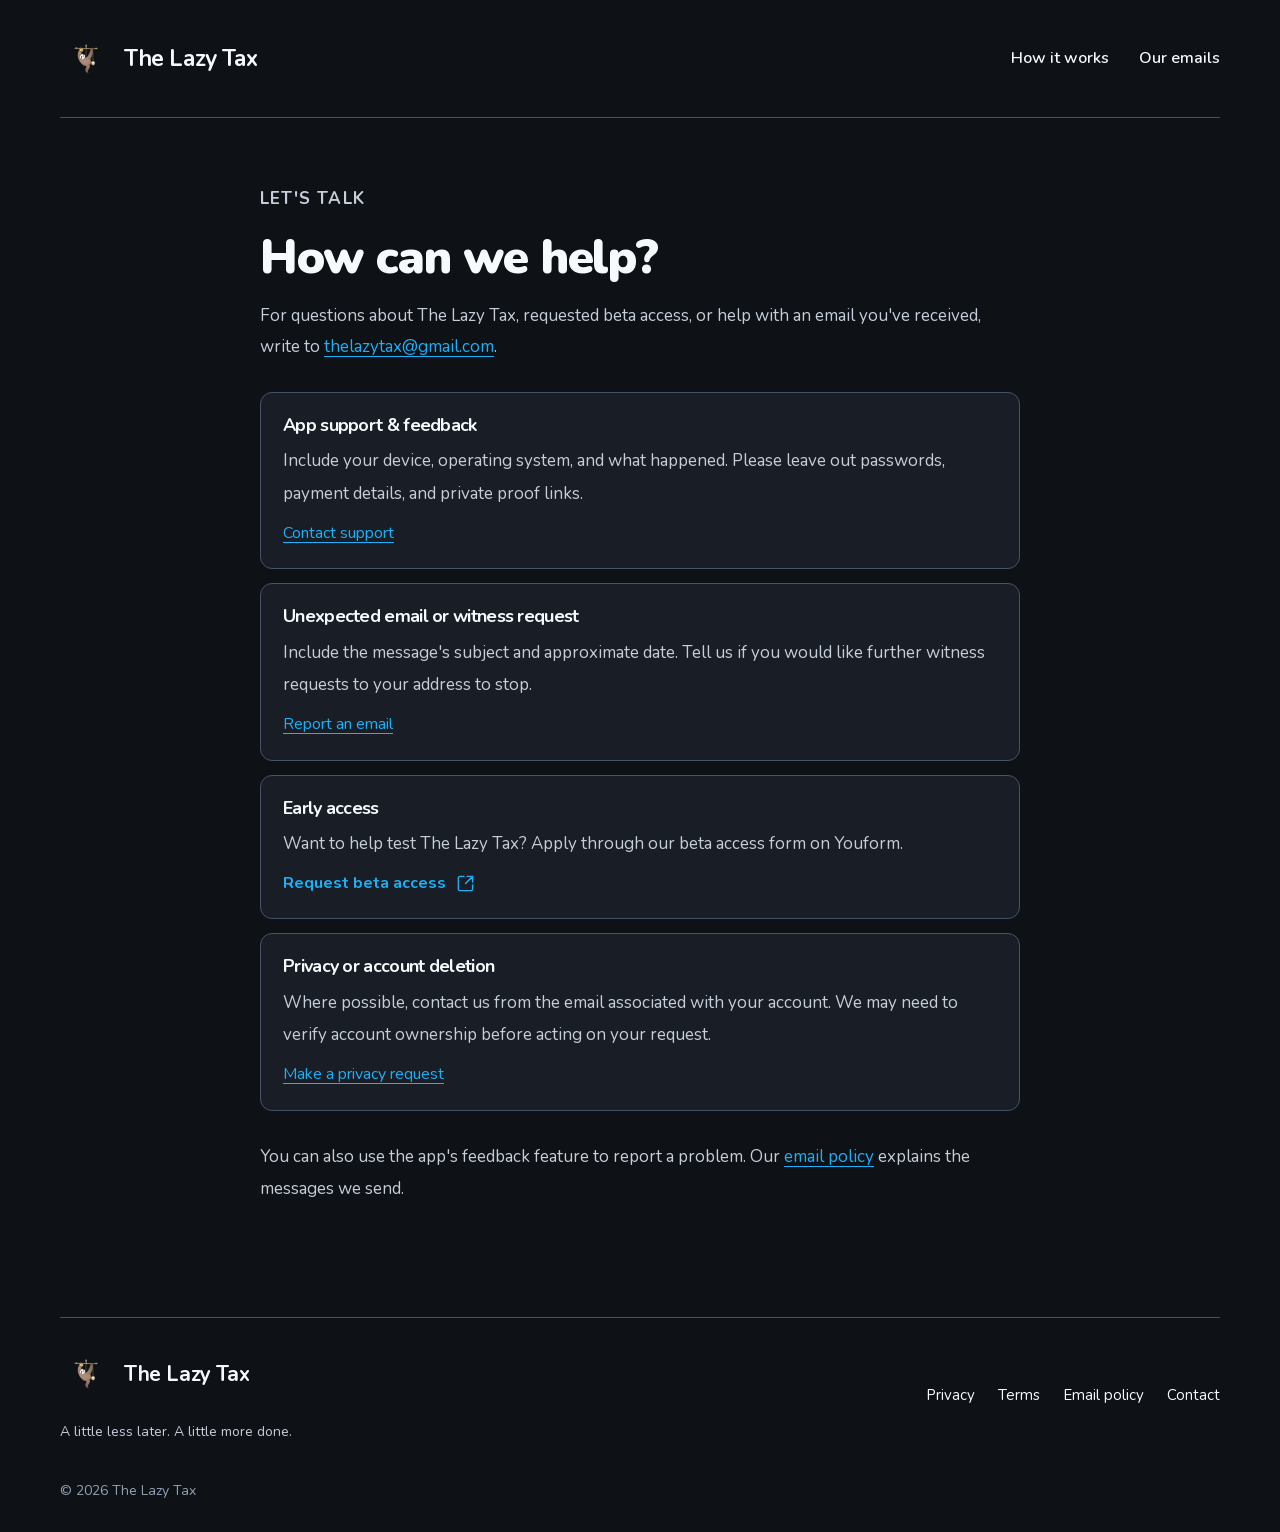
==== contact/index.html @ 4fc98e6c "add: initial commit" ====
<!doctype html>
<html lang="en">
<head><meta charset="utf-8"><meta name="viewport" content="width=device-width, initial-scale=1"><meta name="description" content="Contact The Lazy Tax for support, beta access, privacy requests, or unexpected emails."><meta name="theme-color" content="#0e1116"><title>Contact — The Lazy Tax</title><link rel="icon" href="../assets/favicon.png"><link rel="stylesheet" href="../styles.css"></head>
<body><a class="skip-link" href="#main">Skip to content</a><header class="site-header wrap"><a class="brand" href="../index.html"><img src="../assets/logo.png" alt="" width="160" height="160"><span>The Lazy Tax</span></a><nav aria-label="Main navigation"><a href="../index.html#how-it-works">How it works</a><a href="../email-policy/">Our emails</a></nav></header>
<main id="main" class="document"><p class="eyebrow">LET'S TALK</p><h1>How can we help?</h1><p class="intro">For questions about The Lazy Tax, requested beta access, or help with an email you've received, write to <a href="mailto:thelazytax@gmail.com">thelazytax@gmail.com</a>.</p>
<div class="contact-options"><section class="contact-option"><h2>App support &amp; feedback</h2><p>Include your device, operating system, and what happened. Please leave out passwords, payment details, and private proof links.</p><a href="mailto:thelazytax@gmail.com?subject=The%20Lazy%20Tax%20support">Contact support</a></section><section class="contact-option"><h2>Unexpected email or witness request</h2><p>Include the message's subject and approximate date. Tell us if you would like further witness requests to your address to stop.</p><a href="mailto:thelazytax@gmail.com?subject=Unexpected%20email%20from%20The%20Lazy%20Tax">Report an email</a></section><section class="contact-option"><h2>Early access</h2><p>Want to help test The Lazy Tax? Apply through our beta access form on Youform.</p><a class="text-link" href="https://app.youform.com/forms/ft2inf3i" target="_blank" rel="noopener noreferrer">Request beta access <img class="new-tab" src="../assets/new-tab.svg" alt="(opens in a new tab)" width="20" height="20"></a></section><section class="contact-option"><h2>Privacy or account deletion</h2><p>Where possible, contact us from the email associated with your account. We may need to verify account ownership before acting on your request.</p><a href="mailto:thelazytax@gmail.com?subject=Privacy%20or%20account%20deletion%20request">Make a privacy request</a></section></div><p>You can also use the app's feedback feature to report a problem. Our <a href="../email-policy/">email policy</a> explains the messages we send.</p></main>
<footer class="site-footer wrap"><div><a class="brand" href="../index.html"><img src="../assets/logo.png" alt="" width="160" height="160"><span>The Lazy Tax</span></a><p>A little less later. A little more done.</p></div><nav aria-label="Footer navigation"><a href="../privacy/">Privacy</a><a href="../terms/">Terms</a><a href="../email-policy/">Email policy</a><a href="../contact/" aria-current="page">Contact</a></nav><p class="copyright">© 2026 The Lazy Tax</p></footer></body></html>
---- styles.css ----
@font-face{font-family:Nunito;src:url('assets/fonts/nunito-regular.ttf') format('truetype');font-weight:400;font-display:swap}
@font-face{font-family:Nunito;src:url('assets/fonts/nunito-600.ttf') format('truetype');font-weight:600;font-display:swap}
@font-face{font-family:Nunito;src:url('assets/fonts/nunito-700.ttf') format('truetype');font-weight:700;font-display:swap}
@font-face{font-family:Nunito;src:url('assets/fonts/nunito-800.ttf') format('truetype');font-weight:800;font-display:swap}
@font-face{font-family:Nunito;src:url('assets/fonts/nunito-900.ttf') format('truetype');font-weight:900;font-display:swap}
:root{color-scheme:dark;--bg:#0e1116;--panel:#191e26;--raised:#252c36;--line:#465365;--text:#f7fafc;--muted:#c5ced9;--blue:#1cb0f6;--blue-edge:#168fcc;--gold:#ffc83d;--green:#58cc02;--orange:#ff9600;font-family:Nunito,sans-serif;font-synthesis:none}
*{box-sizing:border-box}html{scroll-behavior:smooth;scroll-padding-top:35px}body{margin:0;background:var(--bg);color:var(--text);line-height:1.65}a{color:inherit;text-underline-offset:4px}button,a,summary{-webkit-tap-highlight-color:transparent}a:focus-visible,summary:focus-visible{outline:3px solid var(--gold);outline-offset:6px}img{max-width:100%;height:auto}h1,h2,h3,p{margin-top:0}h1,h2,h3{line-height:1.12;letter-spacing:-.025em}p{color:var(--muted)}.wrap{width:min(1160px,calc(100% - 80px));margin-inline:auto}.skip-link{position:absolute;top:-100px;left:20px;padding:12px;background:var(--gold);color:var(--bg);z-index:10}.skip-link:focus{top:12px}.site-header{min-height:104px;display:flex;align-items:center;justify-content:space-between;gap:24px;border-bottom:1px solid var(--line)}.brand{display:inline-flex;align-items:center;gap:10px;font-size:20px;font-weight:900;letter-spacing:-.7px;text-decoration:none;white-space:nowrap}.brand-mark{display:grid;place-items:center;width:32px;height:32px;background:var(--blue);color:var(--bg);border-radius:9px;font-size:27px;line-height:1}.beta{margin-left:5px;padding:3px 7px;border:1px solid var(--line);border-radius:5px;color:var(--muted);font-size:12px;letter-spacing:1px}.site-header nav{display:flex;gap:30px;align-items:center;font-size:16px;font-weight:600}.site-header nav a{text-decoration:none}.site-header nav a:hover,.site-footer nav a:hover{color:var(--blue)}.nav-contact{border:1px solid var(--line);padding:10px 15px;border-radius:9px}.nav-contact span{margin-left:10px}.hero{display:grid;grid-template-columns:1.13fr 1fr;gap:50px;align-items:center;min-height:680px;padding-block:92px 74px}.eyebrow{display:flex;align-items:center;gap:8px;font-size:14px;font-weight:800;letter-spacing:1.65px;color:var(--blue);line-height:1.6;margin-bottom:24px}.status-dot{width:6px;height:6px;border-radius:50%;background:var(--green);box-shadow:0 0 0 4px #8dd84612;flex-shrink:0}h1{font-size:clamp(42px,4.4vw,65px);font-weight:900;margin-bottom:24px}h1 span{color:var(--blue)}.hero-description{max-width:470px;font-size:17px;line-height:1.8}.hero-actions{display:flex;align-items:center;gap:22px;flex-wrap:wrap;margin-top:30px}.button{display:inline-flex;align-items:center;justify-content:center;gap:18px;padding:14px 20px;border-radius:12px;text-decoration:none;font-size:16px;font-weight:800;text-align:center;transition:transform .18s,box-shadow .18s}.button-primary{background:var(--blue);color:#fff;box-shadow:0 5px 0 var(--blue-edge)}.button-primary:hover{transform:translateY(2px);box-shadow:0 3px 0 var(--blue-edge)}.text-link{font-size:16px;font-weight:700;text-decoration:none}.text-link:hover{text-decoration:underline}.text-link span{margin-left:8px;color:var(--blue)}.availability{font-size:14px;color:#92a1b4;margin-top:20px}.hero-note{display:flex;gap:11px;margin-top:40px;align-items:center}.hero-note>span{color:var(--gold);font-size:26px}.hero-note p{font-size:14px;line-height:1.75;margin:0}.hero-note strong{color:var(--muted);font-weight:400}.hero-visual{position:relative;padding-top:85px;padding-bottom:55px;isolation:isolate}.hero-mascot{position:absolute;width:210px;right:-25px;top:-63px;z-index:-1;transform:rotate(9deg)}.visual-orbit{position:absolute;width:360px;height:360px;border:1px dashed #344554;border-radius:50%;left:36px;top:25px;z-index:-2}.stake-preview{background:var(--panel);border:1px solid #4b5e70;border-bottom-width:6px;border-radius:23px;padding:27px;transform:rotate(-3deg);box-shadow:0 18px 60px #0003}.preview-top{display:flex;justify-content:space-between;gap:12px;align-items:center;margin-bottom:25px}.preview-app{font-size:12px;letter-spacing:1.2px;font-weight:800;color:var(--muted)}.preview-app>span{color:var(--blue);margin-right:6px;font-size:17px}.example-tag{font-size:11px;letter-spacing:1px;border:1px solid var(--line);padding:3px 6px;border-radius:5px;color:#92a1b4}.stake-preview h2{font-size:29px;letter-spacing:-1px;margin-bottom:10px}.stake-preview>p{font-size:16px}.tags{display:flex;gap:8px;justify-content:space-between;margin:22px 0}.tag{display:inline-flex;padding:5px 9px;border:1px solid;border-radius:7px;font-size:11px;letter-spacing:1px;font-weight:800}.tag-blue{color:#6dd0ff;background:#1cb0f60b;border-color:#1cb0f65e}.tag-green{color:#68d6c2;border-color:#00b8a94a;background:#00b8a90c}.preview-stats{display:flex;justify-content:space-between;gap:20px;border-top:1px solid var(--line);padding:20px 0}.preview-stats>div{display:flex;flex-direction:column;gap:8px}.preview-stats span{font-size:11px;letter-spacing:1.5px;color:#92a1b4;font-weight:700}.preview-stats strong{font-size:16px}.preview-stats .green{font-size:23px}.green{color:var(--green)}.preview-progress{display:flex;justify-content:space-between;font-size:14px;color:var(--muted);gap:10px}.progress-track{height:5px;margin:10px 0 24px;background:var(--raised);border-radius:9px;overflow:hidden}.progress-track span{display:block;width:34%;height:100%;background:var(--blue)}.preview-action{background:var(--blue);color:#fff;border-bottom:4px solid var(--blue-edge);border-radius:10px;padding:12px;text-align:center;font-size:14px;letter-spacing:.6px;font-weight:900}.preview-action span{margin-right:8px}.reward-note{display:flex;gap:12px;align-items:center;position:absolute;bottom:25px;right:-8px;background:#262b24;border:1px solid #4f6241;border-radius:12px;padding:13px 18px;transform:rotate(3deg)}.reward-note>span{color:var(--green);font-size:26px}.reward-note strong,.reward-note div>span{display:block;font-size:14px}.reward-note div>span{font-size:14px;color:var(--muted)}.principles{display:flex;justify-content:space-between;gap:20px;padding-block:25px;border-top:1px solid var(--line);border-bottom:1px solid var(--line);font-size:14px;color:var(--muted);letter-spacing:.3px}.principles span:before{content:"✧";color:var(--blue);margin-right:12px}.section{padding-block:100px}.section-heading{display:flex;justify-content:space-between;align-items:flex-end;gap:30px;margin-bottom:50px}.section-heading .eyebrow,.faq-section .eyebrow{margin-bottom:16px}h2{font-size:clamp(30px,3.4vw,45px);font-weight:800;margin-bottom:0}.section-heading>p{font-size:16px;line-height:1.9;margin-bottom:3px}.steps{display:grid;grid-template-columns:repeat(3,1fr);border-top:1px solid var(--line)}.step{padding:30px 30px 0 0}.step+.step{padding-left:30px;border-left:1px solid var(--line)}.step-number{display:block;font-size:12px;letter-spacing:1.5px;color:#92a1b4;font-weight:700}.step-icon{display:grid;place-items:center;width:48px;height:48px;border-radius:13px;margin-block:28px 23px;font-size:26px;font-weight:800}.blue{color:var(--blue);background:#1cb0f614}.orange{color:var(--orange);background:#ffad4212}.step-icon.green{background:#8dd84612}.step h3{font-size:22px;font-weight:700;letter-spacing:-.65px;margin-bottom:14px}.step p{font-size:16px;line-height:1.9;margin-bottom:0}.email-section{background:var(--panel);border-block:1px solid var(--line)}.email-layout{display:grid;grid-template-columns:1.1fr 1fr;gap:110px;padding-block:90px;align-items:center}.email-copy>p:not(.eyebrow){font-size:16px;line-height:1.9;margin-top:24px}.email-reasons{margin-block:30px}.email-reasons>div{border-top:1px solid var(--line);padding:17px 0}.email-reasons dt{font-size:18px;font-weight:700}.email-reasons dt span{color:var(--blue);font-size:14px;letter-spacing:1px;margin-right:12px}.email-reasons dd{margin:9px 0 0 0;color:var(--muted);font-size:14px;line-height:1.8}.mail-example{color:#243445;background:#f4f6f8;border-radius:16px;overflow:hidden;border:1px solid #f4f6f8;box-shadow:0 14px 0 #080c1126}.mail-chrome{background:#e7ecf1;display:flex;align-items:center;gap:10px;padding:15px 22px;color:#5e6f7c;font-size:11px;letter-spacing:1px;font-weight:800}.mail-chrome>span:first-child{font-size:16px}.mail-dots{margin-left:auto;letter-spacing:3px}.mail-meta{padding:15px 24px;border-bottom:1px solid #d9e1e8}.mail-meta>div{display:flex;gap:15px;font-size:14px;padding:3px 0}.mail-meta span{color:#657583;width:40px;flex-shrink:0}.mail-meta strong{font-weight:600}.mail-body{padding:30px}.mail-logo{font-size:12px;color:#137da5;font-weight:900;letter-spacing:1.4px}.mail-body h3{margin-top:24px;font-size:28px;letter-spacing:-.9px}.mail-body p{font-size:14px;color:#506173;line-height:1.8}.mail-goal{border-left:3px solid #1cb0f6;background:#e7edf1;padding:13px;margin:16px 0;font-size:15px;font-weight:700}.mail-button{display:inline-flex;justify-content:space-between;gap:45px;padding:11px 18px;background:#097eae;color:#fff;border-radius:7px;font-size:14px;font-weight:700;margin-block:9px 15px}.mail-body .mail-footnote{font-size:12px;color:#657583}.faq-section{display:grid;grid-template-columns:.9fr 1.1fr;gap:80px}.faq-list details{border-bottom:1px solid var(--line);padding:19px 0}.faq-list details:first-child{border-top:1px solid var(--line)}summary{cursor:pointer;font-size:18px;font-weight:600;list-style:none;padding-right:30px;position:relative}summary::-webkit-details-marker{display:none}summary:after{content:"+";color:var(--blue);position:absolute;right:0;top:-3px;font-size:21px;font-weight:400}details[open] summary:after{content:"−"}.faq-list p{font-size:16px;line-height:1.9;margin:15px 20px 0 0}.faq-list p a{color:var(--blue)}.contact-band{background:var(--panel);border:1px solid var(--line);border-radius:22px;padding:45px;display:flex;justify-content:space-between;gap:30px;align-items:center;margin-bottom:90px}.contact-band .eyebrow{margin-bottom:15px}.contact-band h2{font-size:36px}.contact-band p:last-child{margin:18px 0 0;font-size:16px}.site-footer{display:grid;grid-template-columns:1fr auto;align-items:center;gap:20px;padding-block:30px;border-top:1px solid var(--line)}.site-footer .brand{font-size:17px}.site-footer .brand-mark{width:26px;height:26px;font-size:21px;border-radius:7px}.site-footer p{font-size:14px;margin:12px 0 0}.site-footer nav{display:flex;gap:23px;font-size:14px}.site-footer nav a{text-decoration:none}.site-footer .copyright{grid-column:1/-1;color:#92a1b4;padding-top:15px;margin:0}.document{width:min(760px,calc(100% - 80px));padding-block:65px 95px;margin-inline:auto}.document .eyebrow{margin-bottom:16px}.document h1{font-size:48px;margin-bottom:16px}.document .intro{font-size:17px;line-height:1.8}.document .updated{font-size:14px;color:#92a1b4;margin-bottom:40px}.document h2{font-size:23px;letter-spacing:-.7px;margin:38px 0 14px}.document p,.document li{font-size:17px;color:var(--muted);line-height:1.9}.document ul,.document ol{padding-left:22px}.document li+li{margin-top:10px}.document a{color:var(--blue)}.document .callout{background:var(--panel);border:1px solid var(--line);border-left:3px solid var(--blue);border-radius:10px;padding:20px 24px;margin:30px 0}.document .callout p{margin:0}.contact-options{display:grid;gap:14px;margin-block:30px}.contact-option{background:var(--panel);padding:22px;border:1px solid var(--line);border-radius:12px}.contact-option h2{margin:0 0 10px;font-size:18px}.contact-option p{margin-bottom:10px}.document code{font-family:monospace;font-size:16px;overflow-wrap:anywhere}
@media(min-width:1300px){.hero{gap:70px}.hero-visual{margin-right:15px}}@media(max-width:1000px){.wrap{width:calc(100% - 48px)}.hero{gap:28px}.hero-actions{gap:18px}.email-layout{gap:45px}.hero-mascot{right:-10px;width:180px;top:-35px}.stake-preview{padding:21px}.hero-note{margin-top:26px}.site-header nav{gap:18px}.section{padding-block:75px}.reward-note{right:0}.visual-orbit{width:280px;height:280px;left:10px;top:60px}.contact-band{padding:32px}.faq-section{gap:35px}}
@media(max-width:700px){.wrap{width:calc(100% - 40px)}.site-header{min-height:85px;flex-wrap:wrap;padding-block:20px;gap:19px}.brand{font-size:19px}.site-header nav{width:100%;justify-content:space-between;font-size:16px;gap:12px}.nav-contact{padding:7px 11px}.hero{grid-template-columns:1fr;padding-top:45px;padding-bottom:30px;gap:50px;min-height:0}.eyebrow{font-size:12px;letter-spacing:1.3px}.hero h1{font-size:clamp(37px,8.4vw,58px);line-height:1.13}.hero-description{font-size:15px;max-width:490px}.hero-actions{gap:22px}.hero-note{margin-top:25px}.hero-visual{max-width:430px;width:calc(100% - 20px);margin-inline:auto;padding-top:80px;padding-bottom:65px}.hero-mascot{top:-45px;right:-7px;width:190px}.stake-preview{padding:24px;transform:rotate(-2deg)}.stake-preview h2{font-size:28px}.reward-note{right:-8px;bottom:35px;max-width:95%}.principles{gap:10px;padding-block:20px;flex-wrap:wrap;font-size:14px}.principles span:before{margin-right:6px}.principles span{flex-basis:100%;text-align:center}.section-heading{align-items:flex-start;flex-direction:column;gap:23px;margin-bottom:35px}.section-heading>p{font-size:16px}.section{padding-block:60px}h2{font-size:35px}.steps{grid-template-columns:1fr}.step,.step+.step{padding:25px 0;border-left:0;border-bottom:1px solid var(--line);display:grid;grid-template-columns:52px 1fr;column-gap:18px}.step-number{grid-column:1/-1;margin-bottom:20px}.step-icon{grid-row:2/4;margin:0}.step h3{margin-top:2px;margin-bottom:10px}.step p{grid-column:2}.email-layout{grid-template-columns:1fr;padding-block:60px;gap:40px}.email-copy>p:not(.eyebrow){font-size:14px}.email-reasons dd{font-size:16px}.mail-example{max-width:450px;width:100%;margin-inline:auto}.mail-body{padding:27px}.mail-body p{font-size:16px}.mail-meta>div{font-size:14px}.mail-chrome{font-size:11px}.faq-section{grid-template-columns:1fr;gap:30px}.contact-band{flex-direction:column;align-items:flex-start;padding:27px;gap:28px;margin-bottom:50px}.contact-band h2{font-size:32px}.contact-band .button{font-size:16px;padding:13px 16px;gap:12px;max-width:100%;overflow-wrap:anywhere}.site-footer{grid-template-columns:1fr;gap:22px}.site-footer nav{flex-wrap:wrap;gap:20px}.site-footer .copyright{padding-top:0}.document{width:calc(100% - 40px);padding-block:45px 65px}.document h1{font-size:39px}.document .intro{font-size:16px}.document .callout{padding:18px}.document h2{font-size:22px}}
@media(prefers-reduced-motion:reduce){html{scroll-behavior:auto}*,*:before,*:after{transition:none!important;animation:none!important}}

/* App colors, type and card details follow lib/config/theme.dart. */
body{font-weight:400;font-size:16px}.brand img{display:block;width:210px}.brand{gap:12px}.beta{font-size:12px;font-weight:600}.site-header{min-height:118px}.site-header nav{font-size:16px;font-weight:600}.nav-contact{border-width:2px;border-bottom-width:5px;border-radius:14px}.site-footer .brand img{width:170px}.site-footer nav{font-size:15px}.site-footer p{font-size:14px}.eyebrow{font-size:14px;font-weight:700;letter-spacing:1.2px}.hero{min-height:750px;gap:65px}.hero-description{font-size:18px}.button{font-size:16px;border-radius:16px;padding:15px 24px}.text-link{display:inline-flex;align-items:center;gap:10px;font-size:16px;font-weight:700}.new-tab{width:19px;height:19px;vertical-align:middle;flex-shrink:0}.hero-note p{font-size:15px}.availability{font-size:14px}.hero-visual{padding-top:80px;padding-bottom:35px}.hero-mascot{right:0;top:-65px;width:190px}.stake-preview{transform:none;border:2px solid #74383d;border-bottom:7px solid #963d42;border-radius:24px;padding:26px}.preview-top{border-bottom:1px solid var(--line);padding-bottom:20px;margin-bottom:24px}.preview-app{display:flex;align-items:center;gap:10px;font-size:14px;letter-spacing:0;color:var(--text)}.preview-app>.stake-count{display:inline-grid;place-items:center;width:27px;height:27px;border-radius:50%;border:1px solid #00b8a960;background:#00b8a910;color:#00b8a9;margin:0;font-size:14px}.example-tag{font-size:11px;font-weight:600;letter-spacing:.5px;border:0;padding:0;white-space:nowrap}.stake-preview h2{font-size:28px;font-weight:800;letter-spacing:-.4px}.stake-content>p{font-size:18px;margin-bottom:20px}.tags{flex-wrap:wrap;align-items:center;gap:10px;margin:20px 0 24px}.tag{display:inline-flex;align-items:center;gap:6px;font-size:12px;letter-spacing:.6px;color:#00b8a9;border-color:#00b8a970;background:#00b8a910}.tag-blue{border-radius:30px}.tag svg{width:16px;height:16px}.preview-stats{margin-inline:-26px;padding:22px 26px 28px;border-top-width:2px;align-items:center}.preview-stats>div:last-child{text-align:right}.preview-stats span{font-size:13px;letter-spacing:1px;font-weight:700}.preview-stats strong{font-size:28px;font-weight:900}.preview-stats .green{font-size:36px}.time-left{color:#ff4b4b;letter-spacing:.5px}.preview-action{display:flex;align-items:center;justify-content:center;gap:10px;background:#ff4b4b;color:#fff;border-bottom:5px solid #c42f2f;border-radius:16px;padding:15px;font-size:16px;font-weight:800}.preview-action svg{width:22px;height:22px}.reward-note{position:static;margin-top:24px;background:none;border:0;transform:none;padding:0 7px}.reward-note strong,.reward-note div>span{font-size:14px;font-weight:600}.reward-note div>span{font-weight:400}.principles{font-size:16px}.step p{font-size:16px}.step-number{font-size:12px;font-weight:600}.section-heading>p{font-size:17px}.email-layout{gap:65px}.email-copy>p:not(.eyebrow){font-size:17px;line-height:1.85}.email-reasons dt{font-size:18px;font-weight:700}.email-reasons dt span{font-size:14px}.email-reasons dd{font-size:16px;line-height:1.85;margin-left:0}.email-reasons>div{padding:20px 0}.mail-example{background:var(--bg);color:var(--text);border-color:var(--line);box-shadow:none}.mail-chrome{background:var(--raised);color:var(--muted);font-size:12px;font-weight:600}.mail-meta{border-color:var(--line)}.mail-meta>div{font-size:14px}.mail-meta span{color:#9aa7b8;width:48px}.mail-logo{display:block;width:170px}.mail-body h3{font-weight:800;letter-spacing:-.4px}.mail-body p{font-size:16px;color:var(--muted)}.mail-goal{background:var(--raised);font-size:18px;font-weight:700}.mail-button{background:var(--blue);border-radius:12px;font-size:16px;align-items:center}.mail-button .new-tab{filter:brightness(0) invert(1)}.mail-body .mail-footnote{font-size:13px;color:#9aa7b8}.faq-list p{font-size:16px}.document h2{font-weight:700}.contact-band p:last-child{font-size:16px;max-width:390px}.contact-band{border-width:2px;border-bottom-width:6px}.contact-band .button{font-size:16px}
@media(max-width:1050px){.hero{gap:30px}.preview-app{font-size:12px}.example-tag{font-size:10px}.tag{font-size:11px}.stake-preview{padding:22px}.preview-stats{margin-inline:-22px;padding-inline:22px}.preview-stats strong{font-size:24px}.email-layout{gap:40px}.site-header nav{gap:18px}.brand img{width:185px}}
@media(max-width:700px){.hero{gap:65px;min-height:0}.site-header{min-height:100px}.site-header nav{font-size:15px}.hero h1{font-size:clamp(43px,9vw,58px)}.hero-description{font-size:18px}.hero-visual{width:100%;max-width:470px;padding-top:70px;padding-bottom:35px}.hero-mascot{top:-45px;right:0;width:170px}.stake-preview{transform:none;padding:24px}.preview-app{font-size:14px}.example-tag{font-size:11px}.preview-stats{margin-inline:-24px;padding-inline:24px}.preview-stats strong{font-size:28px}.tag{font-size:12px}.principles{font-size:15px;gap:14px;align-items:flex-start}.principles span{text-align:left}.section-heading>p{font-size:17px}.email-copy>p:not(.eyebrow){font-size:17px}.email-reasons dd{font-size:16px}.mail-body p{font-size:16px}.mail-meta>div{font-size:13px}.mail-chrome{font-size:11px}.contact-band .button{font-size:15px}.site-footer nav{font-size:15px}.eyebrow{font-size:12px}.step h3{font-weight:700}.step p{font-size:16px}.document p,.document li{font-size:17px}}
@media(max-width:370px){.wrap,.document{width:calc(100% - 32px)}.site-header nav{font-size:14px}.hero h1{font-size:41px}.stake-preview{padding:18px}.preview-stats{margin-inline:-18px;padding-inline:18px}.tag{font-size:10px}.preview-app{font-size:12px}.preview-stats strong{font-size:24px}.mail-body{padding:22px}}
.brand{font-size:23px;font-weight:700;letter-spacing:-.4px;gap:12px}.brand img,.site-footer .brand img{width:52px;height:52px;object-fit:contain}.site-footer .brand{font-size:21px}.beta{margin-left:4px}.mail-brand{display:flex;align-items:center;gap:12px;font-size:20px;font-weight:700}.mail-logo{width:48px;height:48px;object-fit:contain}@media(max-width:700px){.brand{font-size:22px}.brand img{width:48px;height:48px}}
@media(max-width:370px){.site-header nav{gap:8px;font-size:14px}.site-header nav a{white-space:nowrap}.nav-contact{padding:7px 9px}}
.button .new-tab{filter:brightness(0) invert(1)}
.brand,.beta,.hero-visual,.mail-example,.step-icon,.step-number,summary,.button,.new-tab{-webkit-user-select:none;user-select:none}
img{-webkit-user-drag:none}
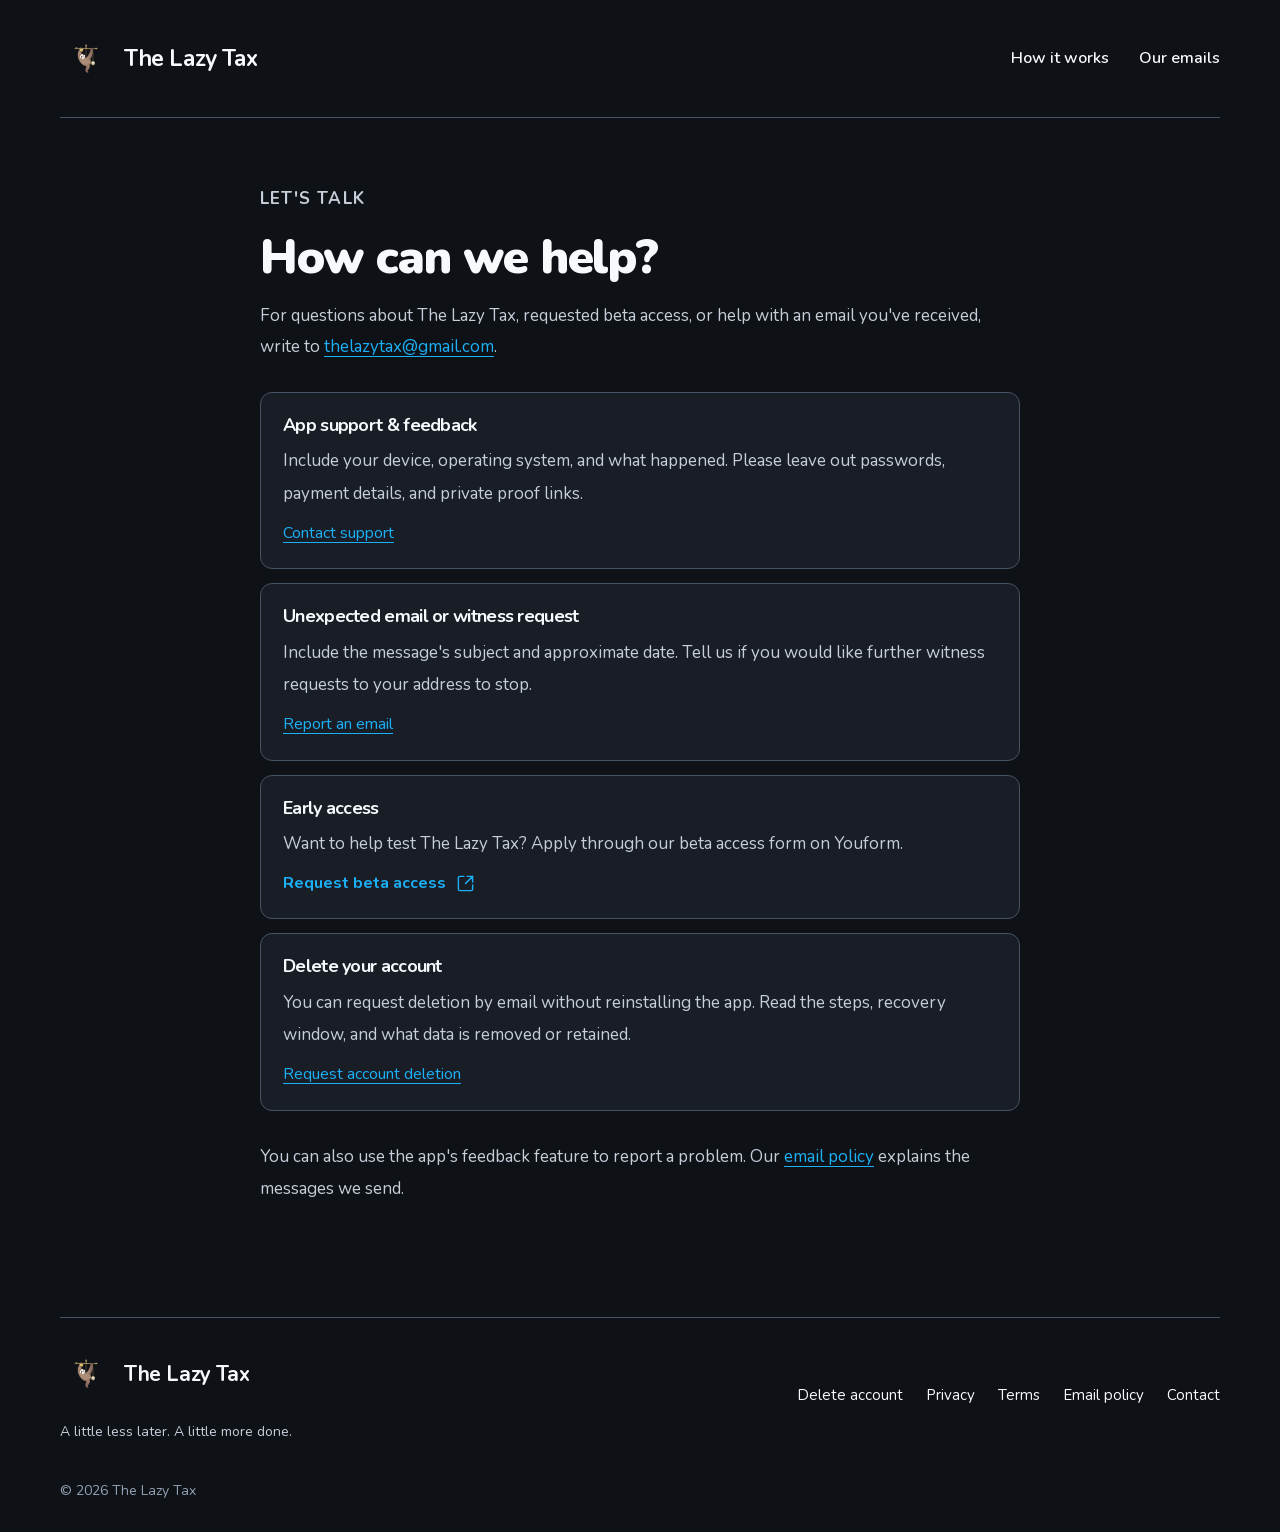
==== commit a5f1ca4f: "add: added account deletion page to the website" ====
--- a/contact/index.html
+++ b/contact/index.html
@@ -3,5 +3,5 @@
 <head><meta charset="utf-8"><meta name="viewport" content="width=device-width, initial-scale=1"><meta name="description" content="Contact The Lazy Tax for support, beta access, privacy requests, or unexpected emails."><meta name="theme-color" content="#0e1116"><title>Contact — The Lazy Tax</title><link rel="icon" href="../assets/favicon.png"><link rel="stylesheet" href="../styles.css"></head>
 <body><a class="skip-link" href="#main">Skip to content</a><header class="site-header wrap"><a class="brand" href="../index.html"><img src="../assets/logo.png" alt="" width="160" height="160"><span>The Lazy Tax</span></a><nav aria-label="Main navigation"><a href="../index.html#how-it-works">How it works</a><a href="../email-policy/">Our emails</a></nav></header>
 <main id="main" class="document"><p class="eyebrow">LET'S TALK</p><h1>How can we help?</h1><p class="intro">For questions about The Lazy Tax, requested beta access, or help with an email you've received, write to <a href="mailto:thelazytax@gmail.com">thelazytax@gmail.com</a>.</p>
-<div class="contact-options"><section class="contact-option"><h2>App support &amp; feedback</h2><p>Include your device, operating system, and what happened. Please leave out passwords, payment details, and private proof links.</p><a href="mailto:thelazytax@gmail.com?subject=The%20Lazy%20Tax%20support">Contact support</a></section><section class="contact-option"><h2>Unexpected email or witness request</h2><p>Include the message's subject and approximate date. Tell us if you would like further witness requests to your address to stop.</p><a href="mailto:thelazytax@gmail.com?subject=Unexpected%20email%20from%20The%20Lazy%20Tax">Report an email</a></section><section class="contact-option"><h2>Early access</h2><p>Want to help test The Lazy Tax? Apply through our beta access form on Youform.</p><a class="text-link" href="https://app.youform.com/forms/ft2inf3i" target="_blank" rel="noopener noreferrer">Request beta access <img class="new-tab" src="../assets/new-tab.svg" alt="(opens in a new tab)" width="20" height="20"></a></section><section class="contact-option"><h2>Privacy or account deletion</h2><p>Where possible, contact us from the email associated with your account. We may need to verify account ownership before acting on your request.</p><a href="mailto:thelazytax@gmail.com?subject=Privacy%20or%20account%20deletion%20request">Make a privacy request</a></section></div><p>You can also use the app's feedback feature to report a problem. Our <a href="../email-policy/">email policy</a> explains the messages we send.</p></main>
-<footer class="site-footer wrap"><div><a class="brand" href="../index.html"><img src="../assets/logo.png" alt="" width="160" height="160"><span>The Lazy Tax</span></a><p>A little less later. A little more done.</p></div><nav aria-label="Footer navigation"><a href="../privacy/">Privacy</a><a href="../terms/">Terms</a><a href="../email-policy/">Email policy</a><a href="../contact/" aria-current="page">Contact</a></nav><p class="copyright">© 2026 The Lazy Tax</p></footer></body></html>
+<div class="contact-options"><section class="contact-option"><h2>App support &amp; feedback</h2><p>Include your device, operating system, and what happened. Please leave out passwords, payment details, and private proof links.</p><a href="mailto:thelazytax@gmail.com?subject=The%20Lazy%20Tax%20support">Contact support</a></section><section class="contact-option"><h2>Unexpected email or witness request</h2><p>Include the message's subject and approximate date. Tell us if you would like further witness requests to your address to stop.</p><a href="mailto:thelazytax@gmail.com?subject=Unexpected%20email%20from%20The%20Lazy%20Tax">Report an email</a></section><section class="contact-option"><h2>Early access</h2><p>Want to help test The Lazy Tax? Apply through our beta access form on Youform.</p><a class="text-link" href="https://app.youform.com/forms/ft2inf3i" target="_blank" rel="noopener noreferrer">Request beta access <img class="new-tab" src="../assets/new-tab.svg" alt="(opens in a new tab)" width="20" height="20"></a></section><section class="contact-option"><h2>Delete your account</h2><p>You can request deletion by email without reinstalling the app. Read the steps, recovery window, and what data is removed or retained.</p><a href="../delete-account/">Request account deletion</a></section></div><p>You can also use the app's feedback feature to report a problem. Our <a href="../email-policy/">email policy</a> explains the messages we send.</p></main>
+<footer class="site-footer wrap"><div><a class="brand" href="../index.html"><img src="../assets/logo.png" alt="" width="160" height="160"><span>The Lazy Tax</span></a><p>A little less later. A little more done.</p></div><nav aria-label="Footer navigation"><a href="../delete-account/">Delete account</a><a href="../privacy/">Privacy</a><a href="../terms/">Terms</a><a href="../email-policy/">Email policy</a><a href="../contact/" aria-current="page">Contact</a></nav><p class="copyright">© 2026 The Lazy Tax</p></footer></body></html>
--- a/styles.css
+++ b/styles.css
@@ -19,3 +19,6 @@
 .button .new-tab{filter:brightness(0) invert(1)}
 .brand,.beta,.hero-visual,.mail-example,.step-icon,.step-number,summary,.button,.new-tab{-webkit-user-select:none;user-select:none}
 img{-webkit-user-drag:none}
+
+/* Account deletion reuses the document layout and existing button treatment. */
+.deletion-request .button-primary{color:#fff}.site-footer nav{flex-wrap:wrap}
